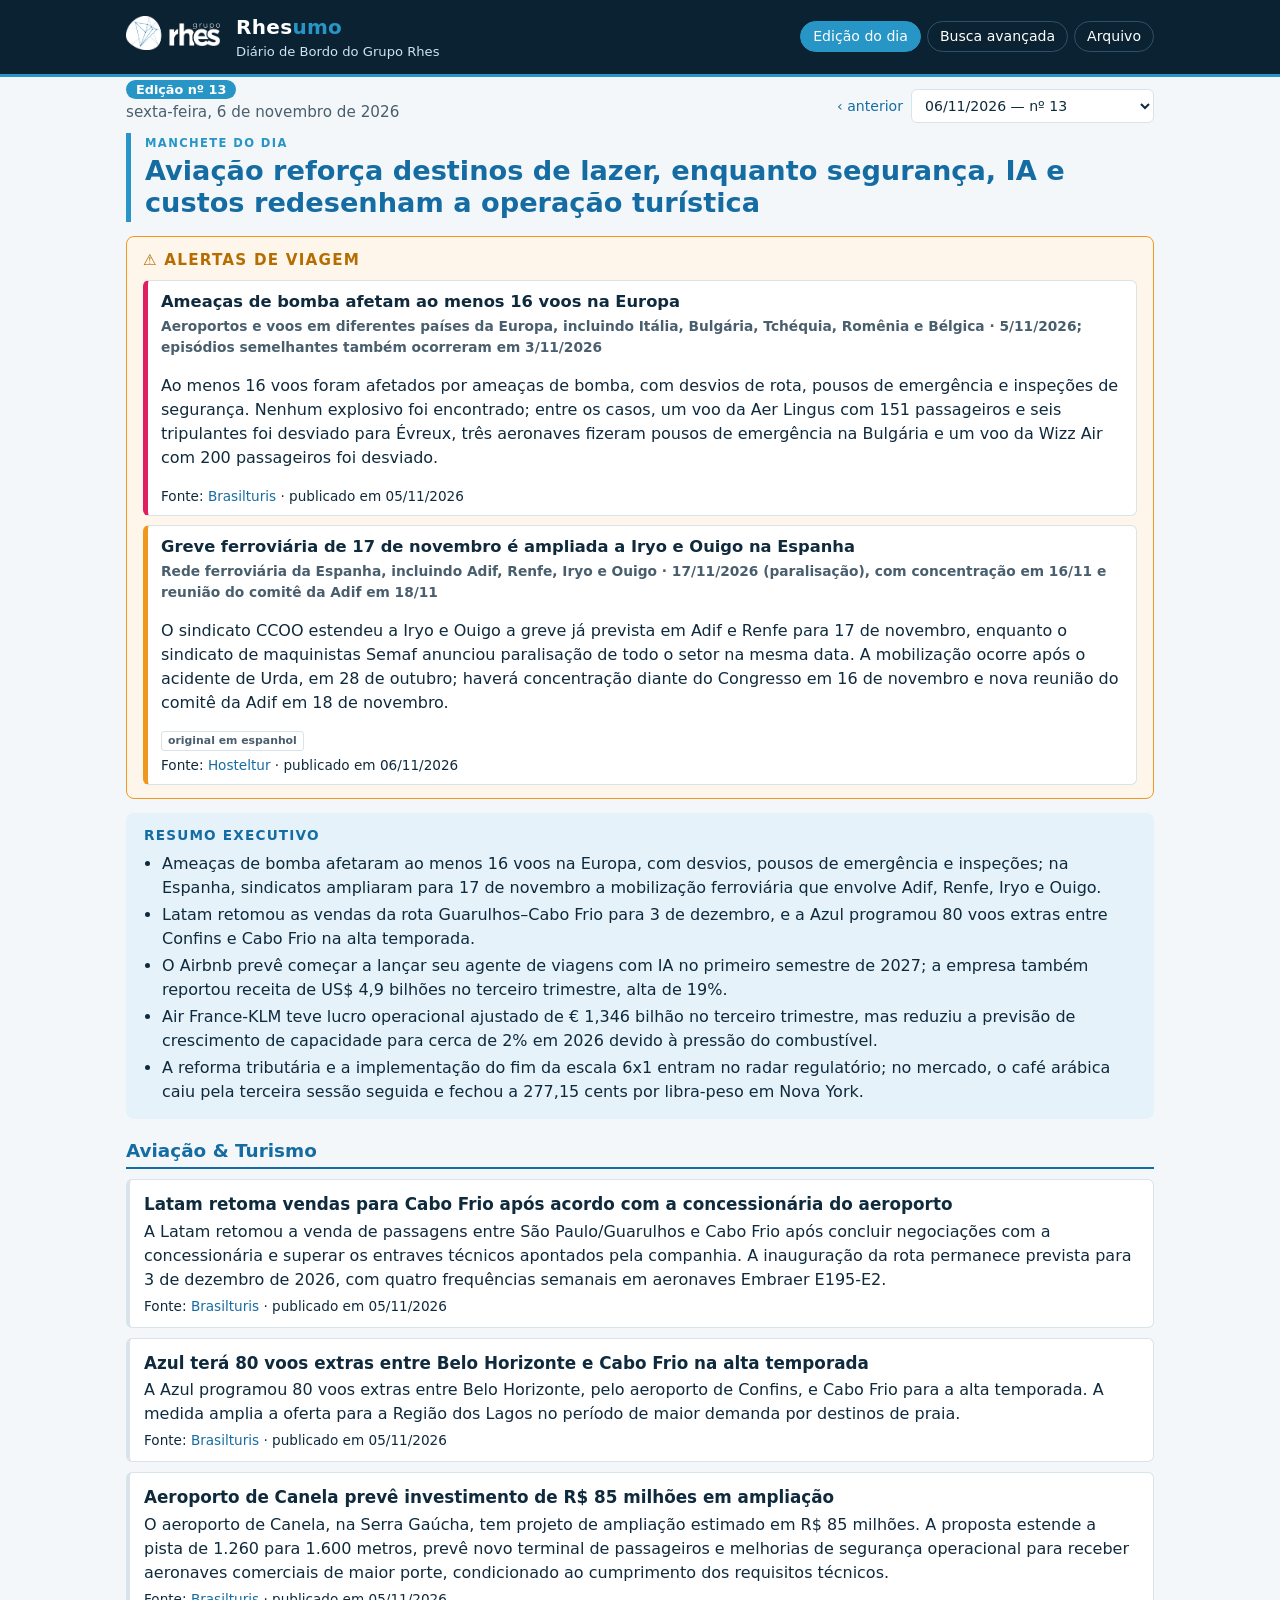
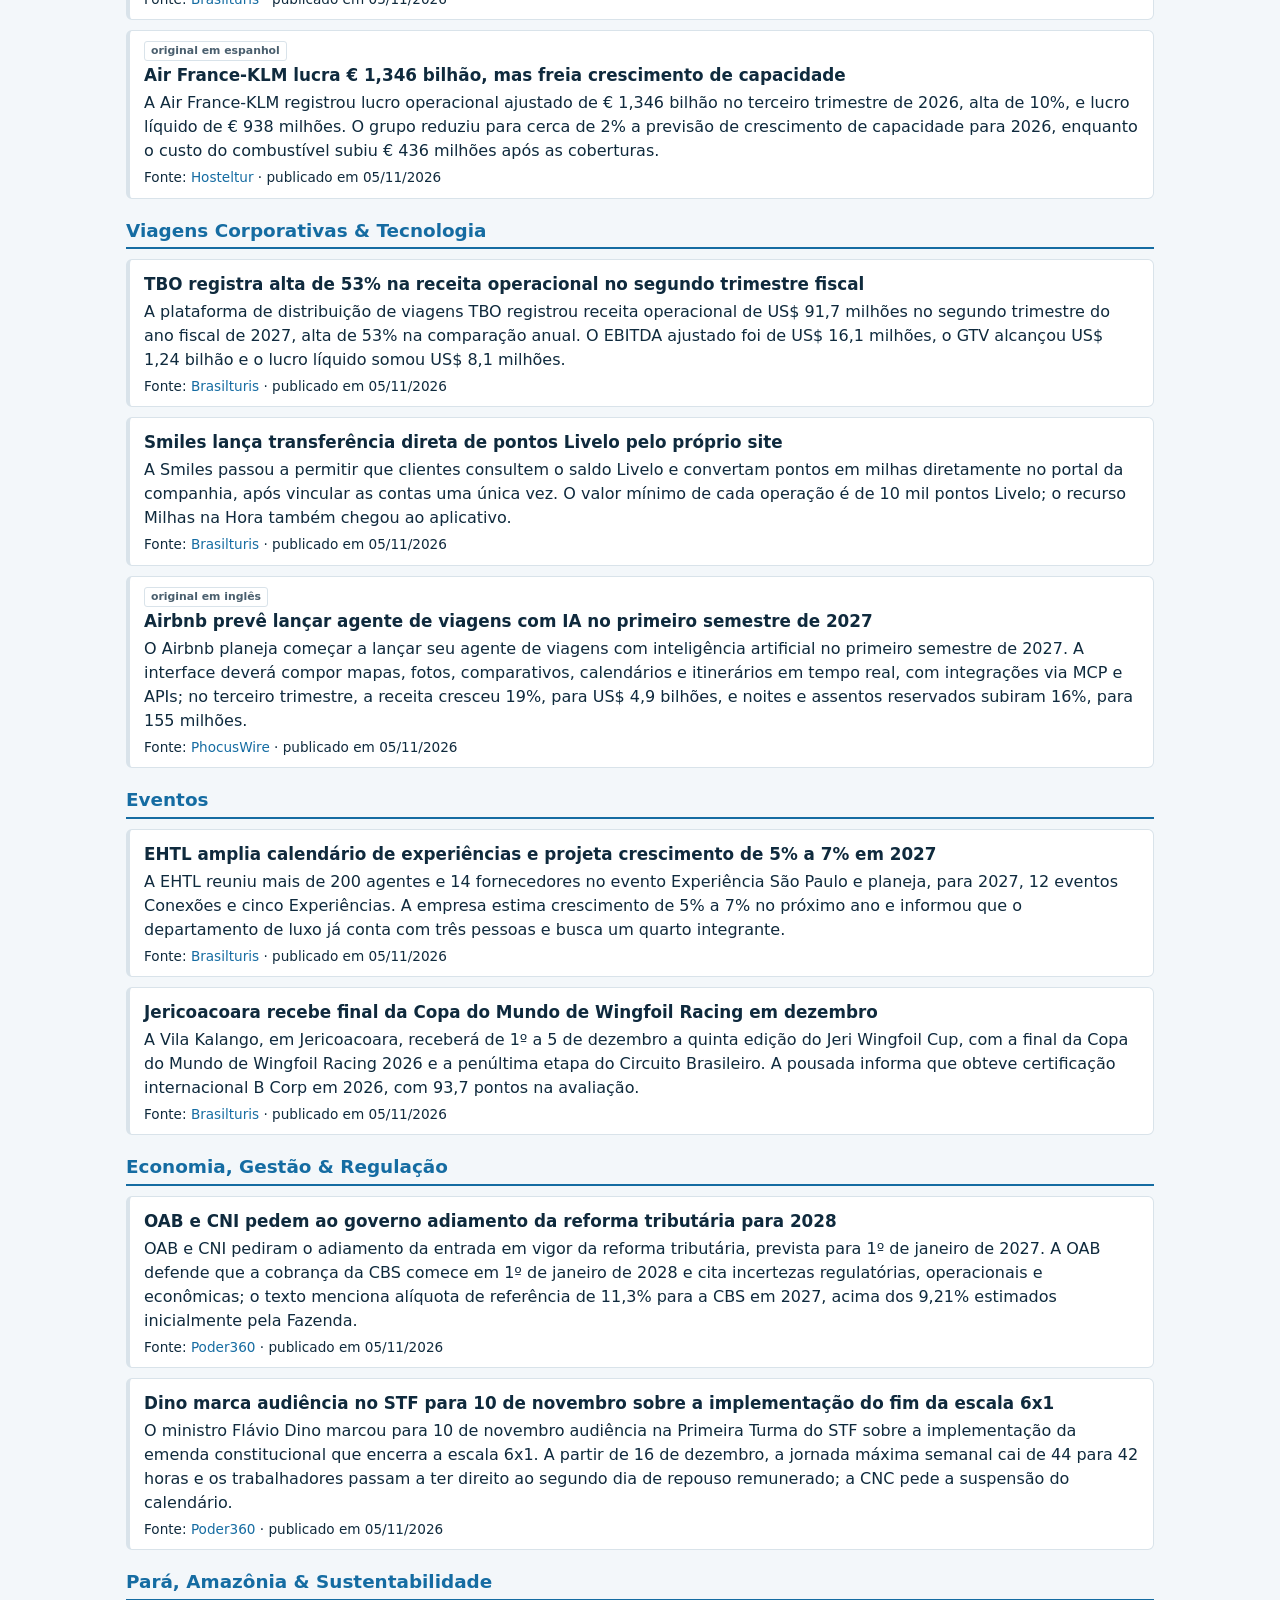
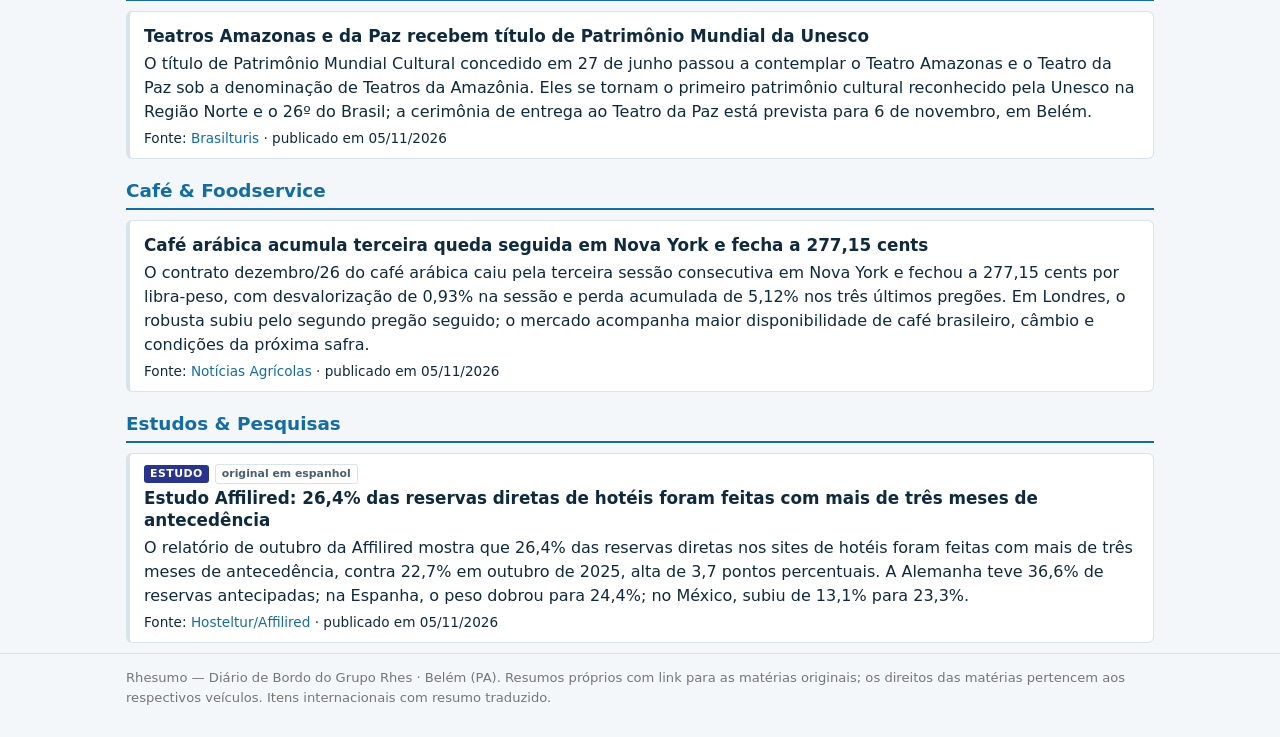
==== index.html @ ad394d20 "Rhesumo: 2026-10-21, 2026-10-22, 2026-10-23, semana-2026-10-24, 2026-10-26, 2026-10-27, 2026-10-29, " ====
<!doctype html>
<html lang="pt-BR">
<head>
<meta charset="utf-8">
<meta name="viewport" content="width=device-width,initial-scale=1">
<title>Rhesumo — Diário de Bordo do Grupo Rhes</title>
<meta name="description" content="Clipping diário de turismo, aviação, eventos, Amazônia e negócios, com busca no arquivo de edições. Produzido pelo Grupo Rhes, Belém (PA).">
<meta property="og:title" content="Rhesumo — Diário de Bordo do Grupo Rhes">
<meta property="og:description" content="Notícias do dia de turismo, aviação, eventos e Amazônia, com arquivo pesquisável.">
<link rel="stylesheet" href="style.css">
<link rel="icon" href="grupo-rhes.png">
</head>
<body>
<header class="top"><div class="wrap">
  <a href="#/"><img src="grupo-rhes-negativa.png" alt="Grupo Rhes"></a>
  <div><div class="nome">Rhes<span>umo</span></div><div class="sub">Diário de Bordo do Grupo Rhes</div></div>
  <nav><a href="#/" data-v="hoje">Edição do dia</a><a href="#/busca" data-v="busca">Busca avançada</a><a href="#/arquivo" data-v="arquivo">Arquivo</a></nav>
</div></header>
<main class="wrap" id="app"><p class="vazio">Carregando…</p></main>
<footer class="rod"><div class="wrap">Rhesumo — Diário de Bordo do Grupo Rhes · Belém (PA). Resumos próprios com link para as matérias originais; os direitos das matérias pertencem aos respectivos veículos. Itens internacionais com resumo traduzido.</div></footer>
<script>window.RHESUMO = { base: "" };</script>
<script src="app.js"></script>
</body>
</html>
---- style.css ----
:root{--blue:#156ca2;--sky:#2795c6;--gray:#767676;--orange:#ef981d;--green:#54b180;--dark:#0b2233;--rose:#de2060;
--ink:#0f2a3d;--ink2:#4a5f6e;--line:#d9e3ea;--s1:#f3f7fa;--s2:#e6f2f9;--bg:#f3f7fa;--card:#fff;--hl:#fff1b8}
@media (prefers-color-scheme:dark){:root{--ink:#e3edf3;--ink2:#a9bccb;--line:#27404f;--s1:#13283a;--s2:#163247;--bg:#0b1824;--card:#0f2131;--blue:#5fb3e3;--hl:#5a4a00}}
*{box-sizing:border-box}
body{margin:0;font-family:'Work Sans','Segoe UI',system-ui,Arial,sans-serif;font-size:16px;line-height:1.5;color:var(--ink);background:var(--bg)}
a{color:var(--blue);text-decoration:none}a:hover{text-decoration:underline}
.wrap{max-width:1060px;margin:0 auto;padding:0 16px}
header.top{background:var(--dark);color:#fff;border-bottom:3px solid var(--sky)}
header.top .wrap{display:flex;align-items:center;gap:16px;padding-top:12px;padding-bottom:12px;flex-wrap:wrap}
header.top img{height:34px}
header.top .nome{font-size:1.25rem;font-weight:700;letter-spacing:.3px}header.top .nome span{color:var(--sky)}
header.top .sub{font-size:.82rem;color:#cfe3f0}
header.top nav{margin-left:auto;display:flex;gap:6px;flex-wrap:wrap}
header.top nav a{color:#fff;border:1px solid #2f5068;border-radius:16px;padding:4px 12px;font-size:.88rem}
header.top nav a.on,header.top nav a:hover{background:var(--sky);border-color:var(--sky);text-decoration:none}
.sigilo{background:var(--rose);color:#fff;font-weight:600;font-size:.88rem;text-align:center;padding:7px 16px;position:sticky;top:0;z-index:5}
main{padding:18px 0 40px}
.cab-ed{display:flex;justify-content:space-between;align-items:flex-end;gap:12px;flex-wrap:wrap;margin-bottom:6px}
.cab-ed .data{font-size:.95rem;color:var(--ink2)}.cab-ed .ed{font-size:.8rem;font-weight:600;background:var(--sky);color:#fff;border-radius:10px;padding:2px 10px}
.navdias{display:flex;gap:8px;align-items:center}.navdias a,.navdias select{font-size:.88rem}
select,input{font:inherit;color:var(--ink);background:var(--card);border:1px solid var(--line);border-radius:6px;padding:7px 9px}
.manchete{margin:10px 0 14px;padding:2px 0 2px 14px;border-left:5px solid var(--sky)}
.manchete small{display:block;font-size:.72rem;font-weight:700;letter-spacing:1.4px;text-transform:uppercase;color:var(--sky)}
.manchete h1{margin:2px 0 0;font-size:1.7rem;line-height:1.2;color:var(--blue)}
.bloco{background:var(--s2);border-radius:8px;padding:12px 18px;margin-bottom:14px}
.bloco h2{margin:0 0 6px;font-size:.85rem;letter-spacing:1.2px;text-transform:uppercase;color:var(--blue)}
.bloco ul{margin:0;padding-left:18px}.bloco li{margin:3px 0}
.alertas{border:1.5px solid var(--orange);border-radius:8px;background:color-mix(in srgb,var(--orange) 9%,var(--card));padding:12px 16px 4px;margin-bottom:14px}
.alertas>h2{margin:0 0 8px;font-size:.95rem;letter-spacing:1.2px;text-transform:uppercase;color:#b56d00}
.alerta{background:var(--card);border:1px solid var(--line);border-left:5px solid var(--orange);border-radius:6px;padding:9px 13px;margin-bottom:9px}
.alerta.grave{border-left-color:var(--rose)}
.alerta h3{margin:0 0 2px;font-size:1.02rem}.alerta .loc{font-size:.86rem;font-weight:600;color:var(--ink2)}
.alerta .impacto{margin-top:5px;padding:5px 9px;background:var(--s1);border-radius:4px;font-size:.92rem}
section.sec{margin-top:18px}section.sec>h2{margin:0 0 10px;font-size:1.15rem;color:var(--blue);border-bottom:2px solid var(--blue);padding-bottom:3px}
.card{background:var(--card);border:1px solid var(--line);border-left:4px solid var(--line);border-radius:6px;padding:10px 14px;margin-bottom:10px}
.card.r1{border-left-color:var(--orange)}
.card h3{margin:0 0 3px;font-size:1.05rem;line-height:1.3}
.meta{display:flex;flex-wrap:wrap;gap:6px;align-items:center;font-size:.8rem;color:var(--ink2);margin-bottom:4px}
.badge{font-weight:700;font-size:.68rem;letter-spacing:.5px;text-transform:uppercase;color:#fff;border-radius:3px;padding:1px 6px;background:var(--gray)}
.b-estudo{background:#29348d}.b-alerta{background:var(--orange)}.b-grave{background:var(--rose)}.b-idioma{background:transparent;color:var(--ink2);border:1px solid var(--line);text-transform:none;letter-spacing:0}
.b-pub{background:var(--blue)}
.card p{margin:4px 0}
.porque{margin-top:6px;padding:6px 10px;background:var(--s2);border-left:3px solid var(--rose);border-radius:4px;font-size:.94rem}
.porque b{color:var(--rose)}
.fonte{font-size:.85rem;margin-top:4px}
.radar{border:1px dashed var(--sky);border-radius:8px;padding:10px 16px;margin-top:18px}
.radar h2{margin:0 0 4px;font-size:.9rem;text-transform:uppercase;letter-spacing:1.2px;color:var(--sky)}
.priv{font-size:.7rem;font-weight:700;color:var(--rose);letter-spacing:.8px;text-transform:uppercase;margin-left:6px}
/* busca */
.busca{background:var(--card);border:1px solid var(--line);border-radius:10px;padding:14px 16px;margin-bottom:16px}
.busca .linha{display:flex;gap:8px;flex-wrap:wrap}.busca .linha>*{flex:1 1 150px;min-width:0}
.busca .q{flex:3 1 280px;font-size:1.05rem}
.busca label{display:flex;flex-direction:column;font-size:.75rem;color:var(--ink2);gap:2px}
.busca .chk{flex-direction:row;align-items:center;gap:6px;font-size:.88rem;color:var(--ink)}
.busca .dica{font-size:.78rem;color:var(--ink2);margin-top:6px}
.busca button{font:inherit;border:0;border-radius:6px;padding:8px 16px;background:var(--blue);color:#fff;cursor:pointer}
.busca button.sec{background:transparent;color:var(--blue);border:1px solid var(--line)}
.res-info{font-size:.9rem;color:var(--ink2);margin:6px 0 10px}
mark{background:var(--hl);color:inherit;padding:0 1px;border-radius:2px}
.lista-ed{list-style:none;padding:0;margin:0}
.lista-ed li{background:var(--card);border:1px solid var(--line);border-radius:8px;padding:10px 14px;margin-bottom:8px}
.lista-ed b{color:var(--blue)}
footer.rod{border-top:1px solid var(--line);padding:14px 0 30px;font-size:.82rem;color:var(--gray)}
.vazio{padding:30px 0;color:var(--ink2)}
@media (max-width:600px){.manchete h1{font-size:1.35rem}header.top nav{margin-left:0}}
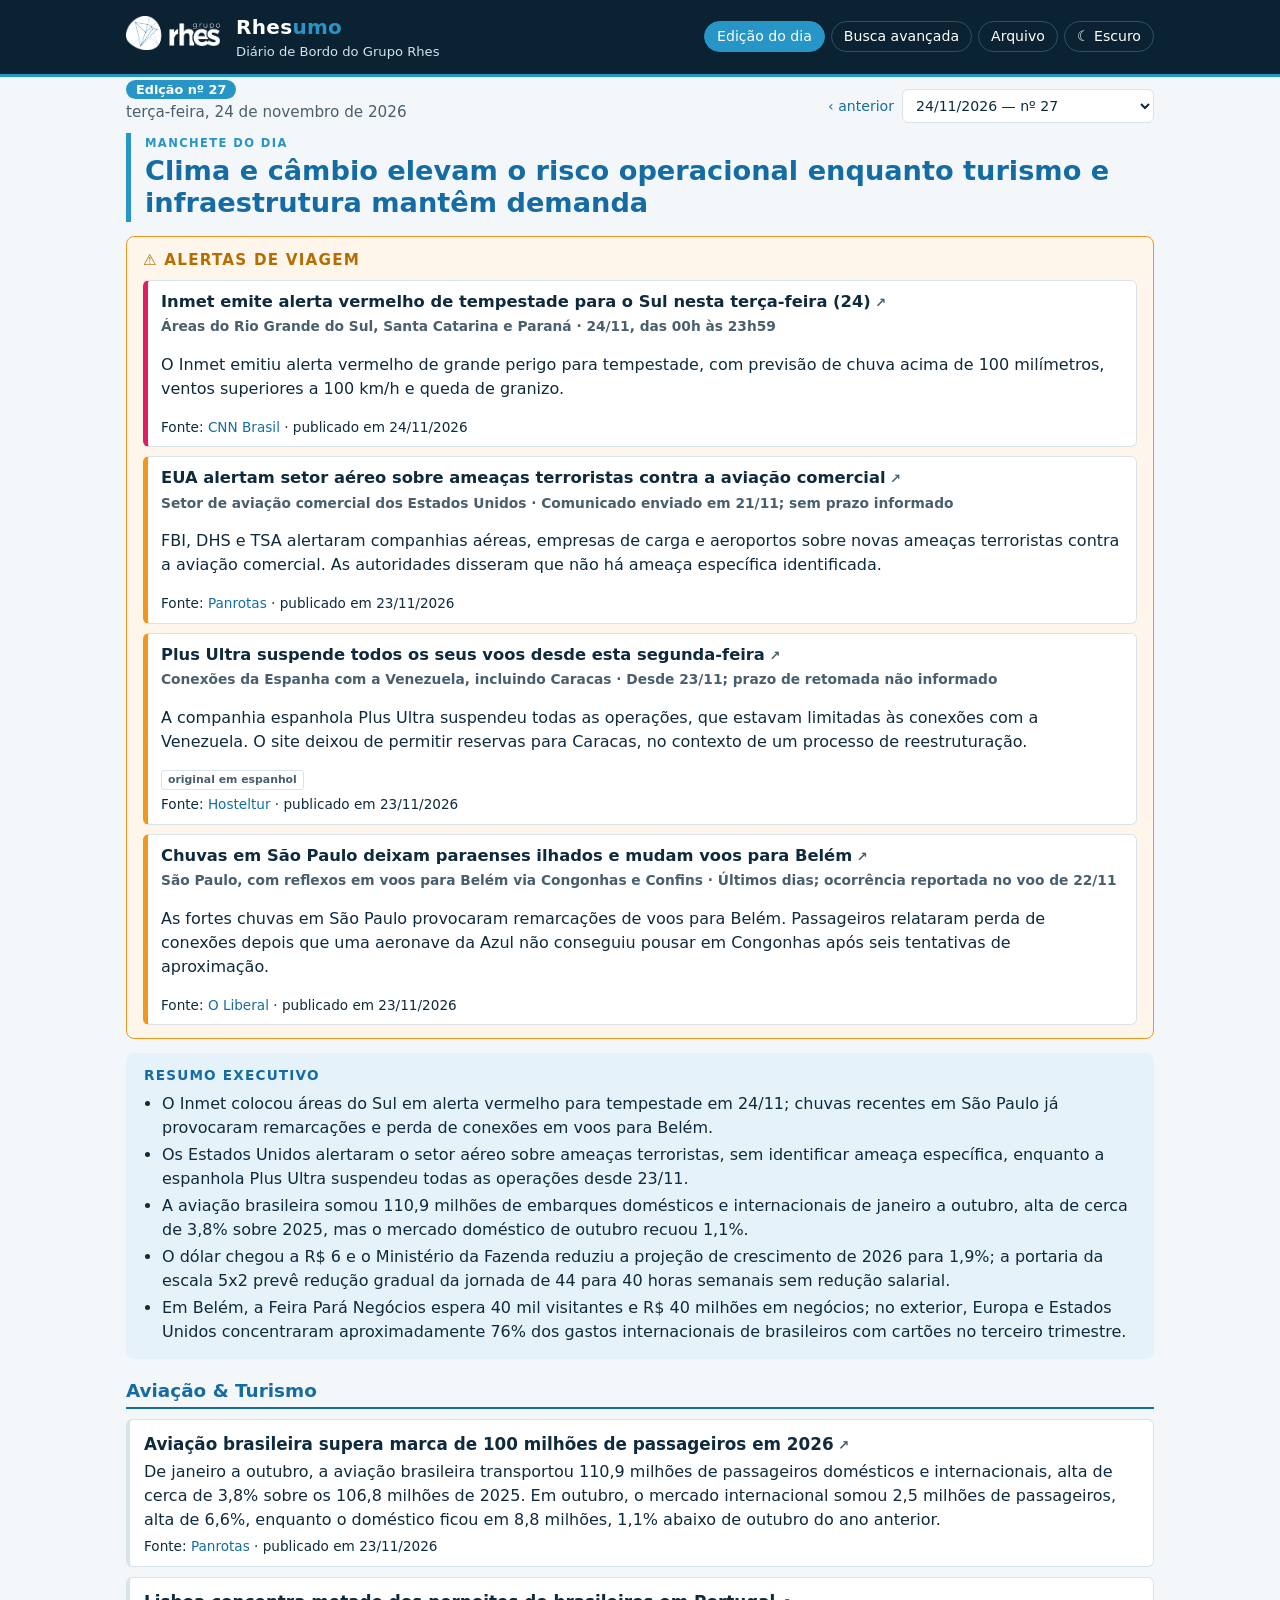
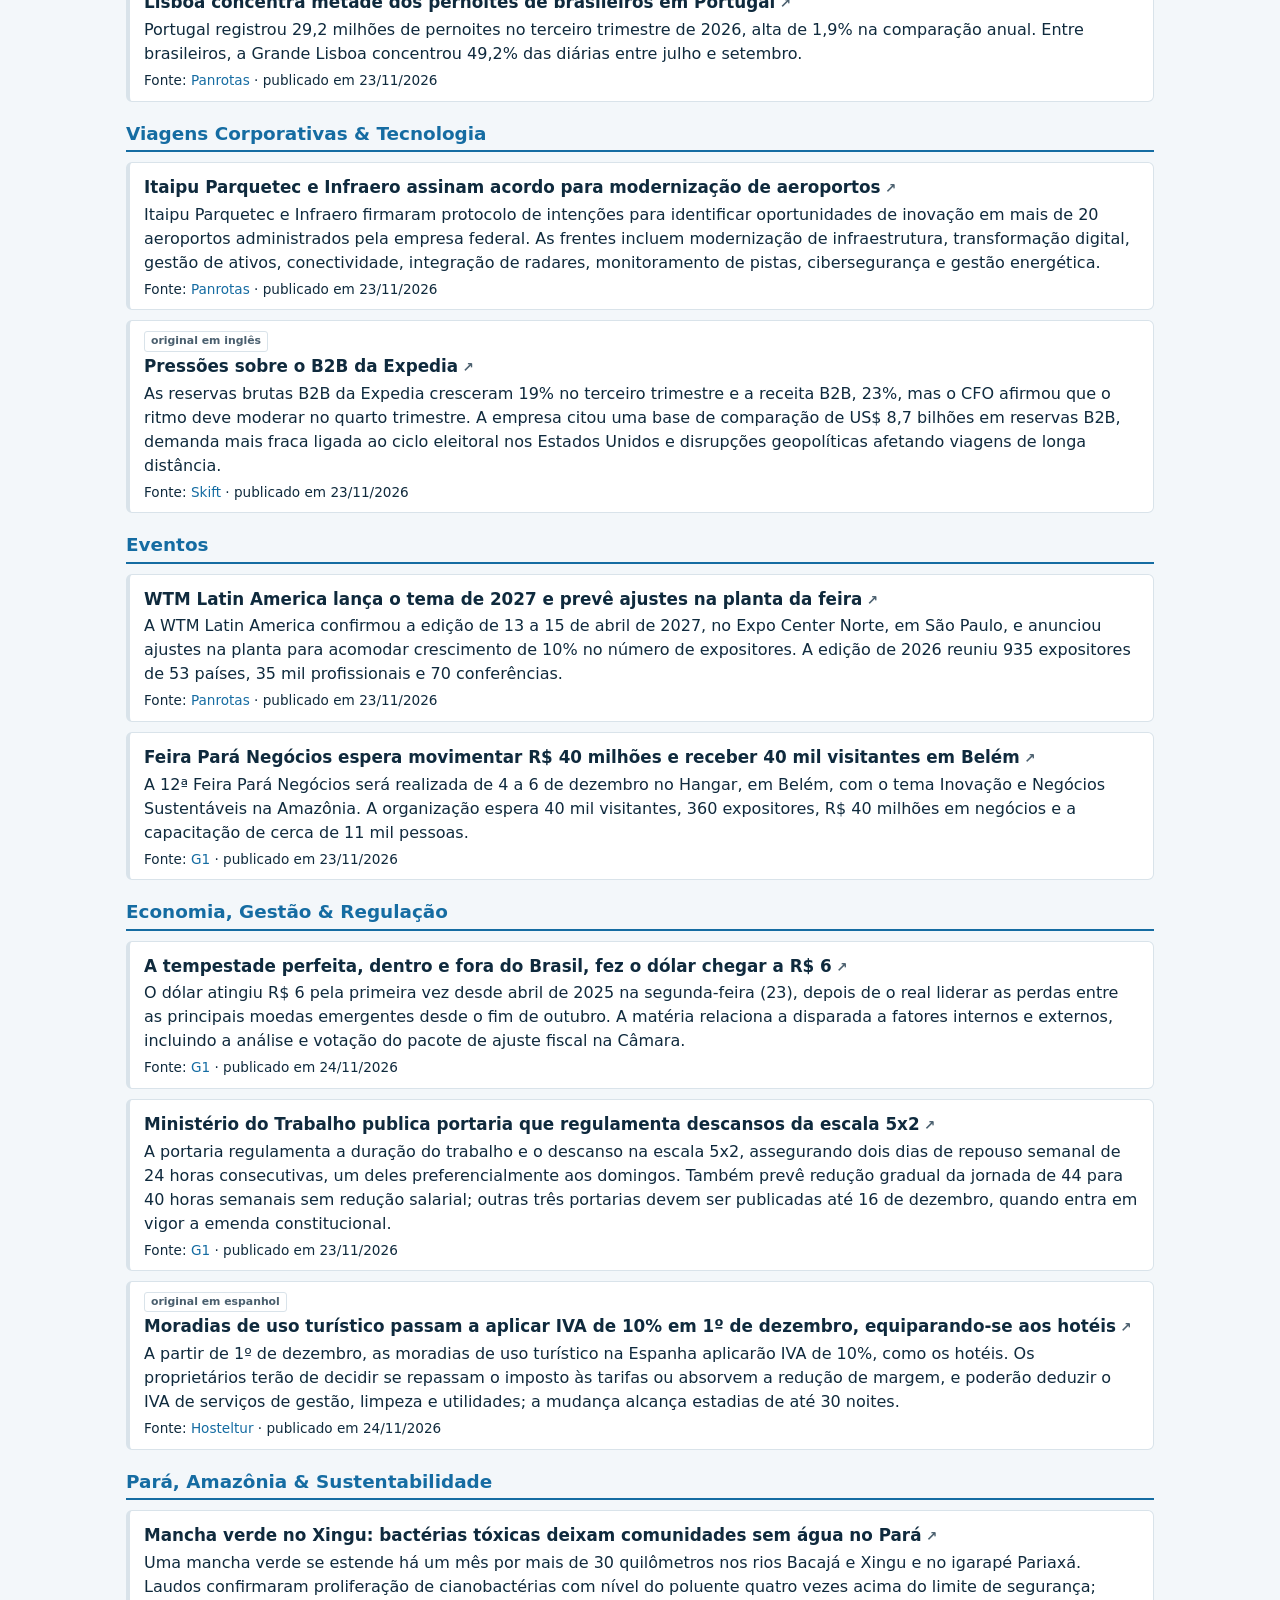
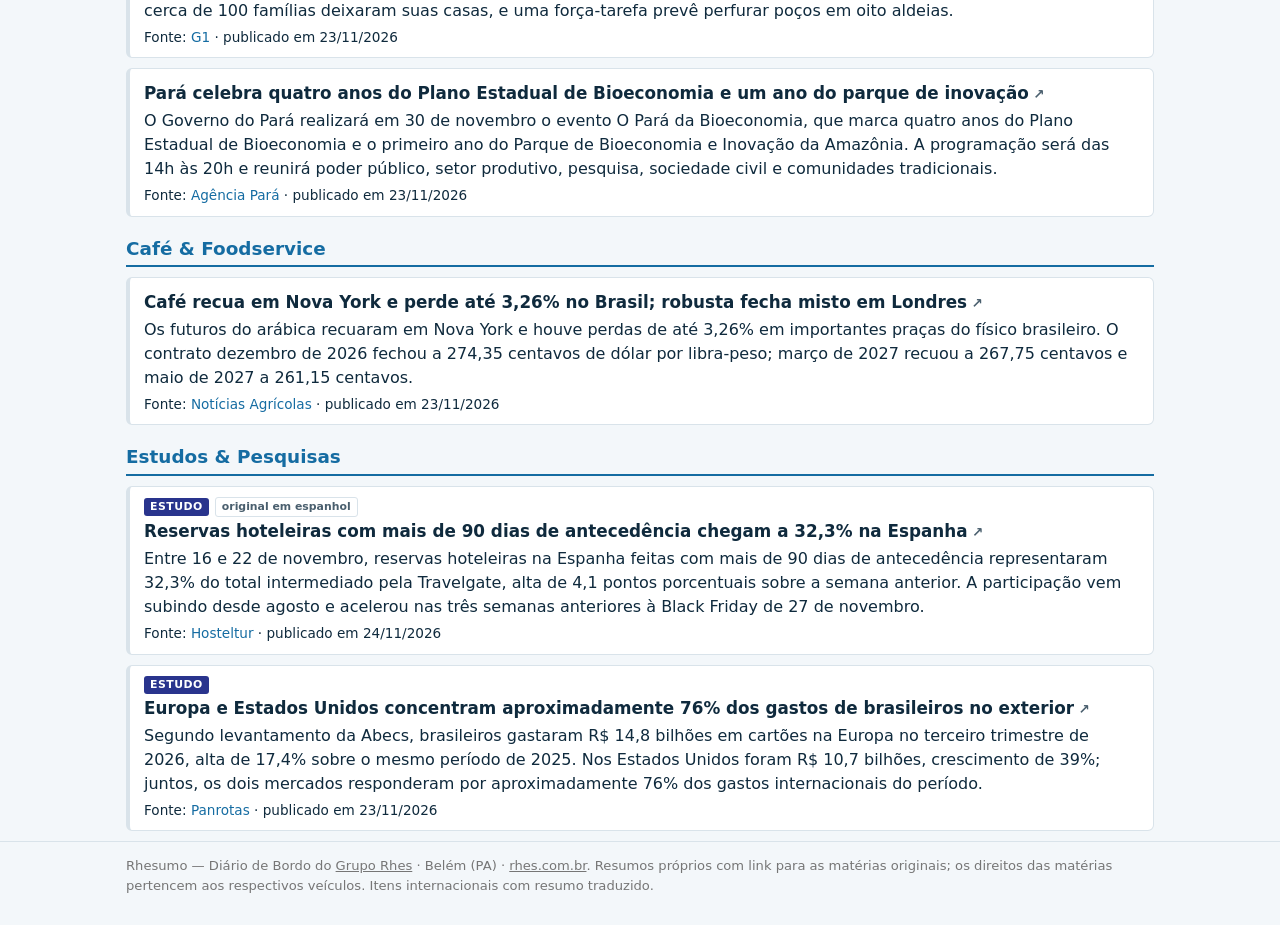
==== commit fdcb6a02: "Rhesumo: 2026-11-24" ====
--- a/index.html
+++ b/index.html
@@ -17,7 +17,7 @@
   <nav><a href="#/" data-v="hoje">Edição do dia</a><a href="#/busca" data-v="busca">Busca avançada</a><a href="#/arquivo" data-v="arquivo">Arquivo</a></nav>
 </div></header>
 <main class="wrap" id="app"><p class="vazio">Carregando…</p></main>
-<footer class="rod"><div class="wrap">Rhesumo — Diário de Bordo do Grupo Rhes · Belém (PA). Resumos próprios com link para as matérias originais; os direitos das matérias pertencem aos respectivos veículos. Itens internacionais com resumo traduzido.</div></footer>
+<footer class="rod"><div class="wrap">Rhesumo — Diário de Bordo do <a href="https://rhes.com.br" target="_blank" rel="noopener">Grupo Rhes</a> · Belém (PA) · <a href="https://rhes.com.br" target="_blank" rel="noopener">rhes.com.br</a>. Resumos próprios com link para as matérias originais; os direitos das matérias pertencem aos respectivos veículos. Itens internacionais com resumo traduzido.</div></footer>
 <script>window.RHESUMO = { base: "" };</script>
 <script src="app.js"></script>
 </body>
--- a/style.css
+++ b/style.css
@@ -1,6 +1,7 @@
 :root{--blue:#156ca2;--sky:#2795c6;--gray:#767676;--orange:#ef981d;--green:#54b180;--dark:#0b2233;--rose:#de2060;
 --ink:#0f2a3d;--ink2:#4a5f6e;--line:#d9e3ea;--s1:#f3f7fa;--s2:#e6f2f9;--bg:#f3f7fa;--card:#fff;--hl:#fff1b8}
-@media (prefers-color-scheme:dark){:root{--ink:#e3edf3;--ink2:#a9bccb;--line:#27404f;--s1:#13283a;--s2:#163247;--bg:#0b1824;--card:#0f2131;--blue:#5fb3e3;--hl:#5a4a00}}
+@media (prefers-color-scheme:dark){:root:not([data-theme=light]){--ink:#e3edf3;--ink2:#a9bccb;--line:#27404f;--s1:#13283a;--s2:#163247;--bg:#0b1824;--card:#0f2131;--blue:#5fb3e3;--hl:#5a4a00;color-scheme:dark}}
+:root[data-theme=dark]{--ink:#e3edf3;--ink2:#a9bccb;--line:#27404f;--s1:#13283a;--s2:#163247;--bg:#0b1824;--card:#0f2131;--blue:#5fb3e3;--hl:#5a4a00;color-scheme:dark}
 *{box-sizing:border-box}
 body{margin:0;font-family:'Work Sans','Segoe UI',system-ui,Arial,sans-serif;font-size:16px;line-height:1.5;color:var(--ink);background:var(--bg)}
 a{color:var(--blue);text-decoration:none}a:hover{text-decoration:underline}
@@ -63,3 +64,20 @@
 footer.rod{border-top:1px solid var(--line);padding:14px 0 30px;font-size:.82rem;color:var(--gray)}
 .vazio{padding:30px 0;color:var(--ink2)}
 @media (max-width:600px){.manchete h1{font-size:1.35rem}header.top nav{margin-left:0}}
+.busca .linha>button{flex:0 0 auto}
+.tema{font:inherit;font-size:.88rem;color:#fff;background:transparent;border:1px solid #2f5068;border-radius:16px;padding:4px 12px;cursor:pointer}
+.tema:hover{background:var(--sky);border-color:var(--sky)}
+.card h3 a,.alerta h3 a{color:inherit}.card h3 a:hover,.alerta h3 a:hover{color:var(--blue)}
+.card h3 a::after,.alerta h3 a::after{content:" ↗";font-size:.8em;color:var(--ink2)}
+/* versão Flytour */
+body.flytour header.top{background:#0F069F;border-bottom-color:#F7941D}
+body.flytour header.top img{height:40px}
+body.flytour header.top nav a{border-color:#3b33c0}
+body.flytour header.top nav a.on,body.flytour header.top nav a:hover,body.flytour .tema:hover{background:#F7941D;border-color:#F7941D}
+body.flytour .tema{border-color:#3b33c0}
+body.flytour .cab-ed .ed{background:#0F069F}
+body.flytour .manchete{border-left-color:#F7941D}body.flytour .manchete small{color:#F7941D}
+.cta-alerta{margin-top:6px;font-size:.9rem;font-weight:600}
+.cta-fixo{position:fixed;right:16px;bottom:16px;z-index:10;background:#F7941D;color:#fff!important;font-weight:700;border-radius:24px;padding:11px 20px;box-shadow:0 4px 14px rgba(0,0,0,.25);text-decoration:none!important}
+.cta-fixo:hover{filter:brightness(1.05)}
+footer.rod a{color:inherit;text-decoration:underline}
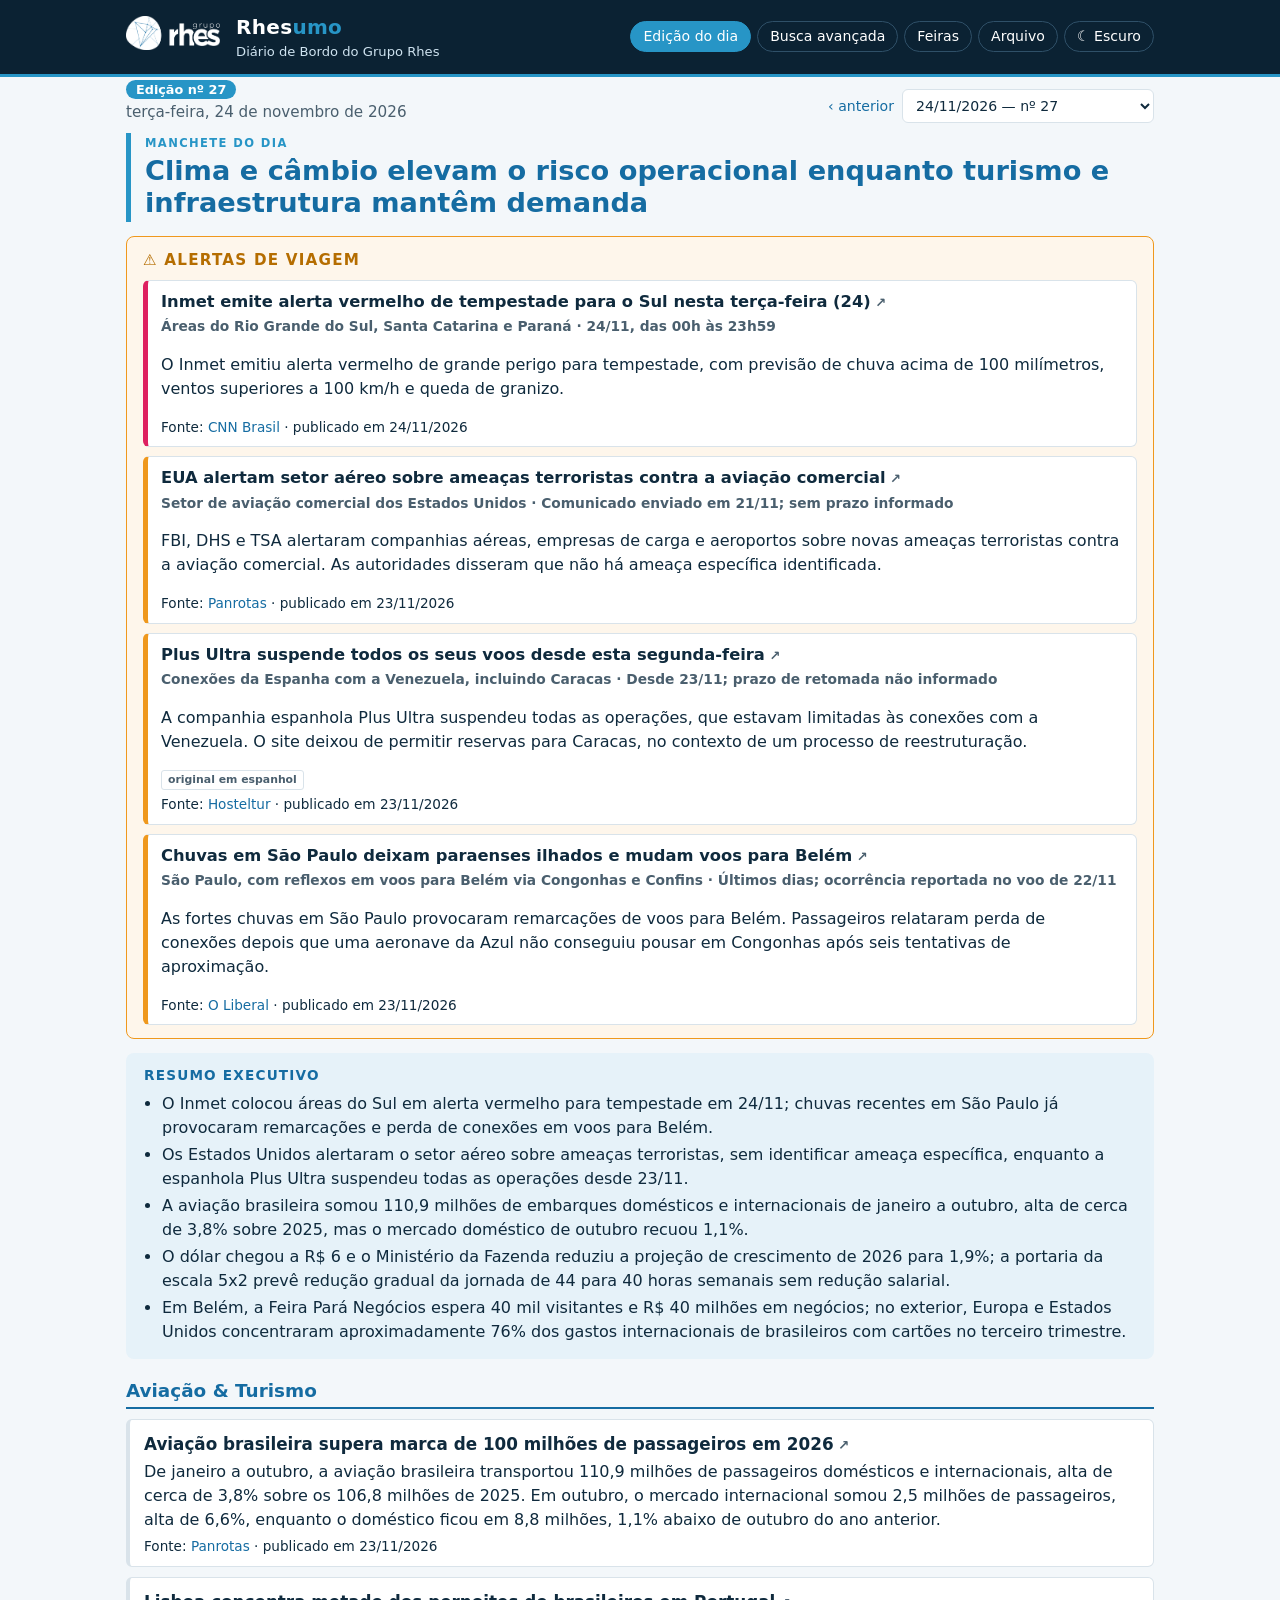
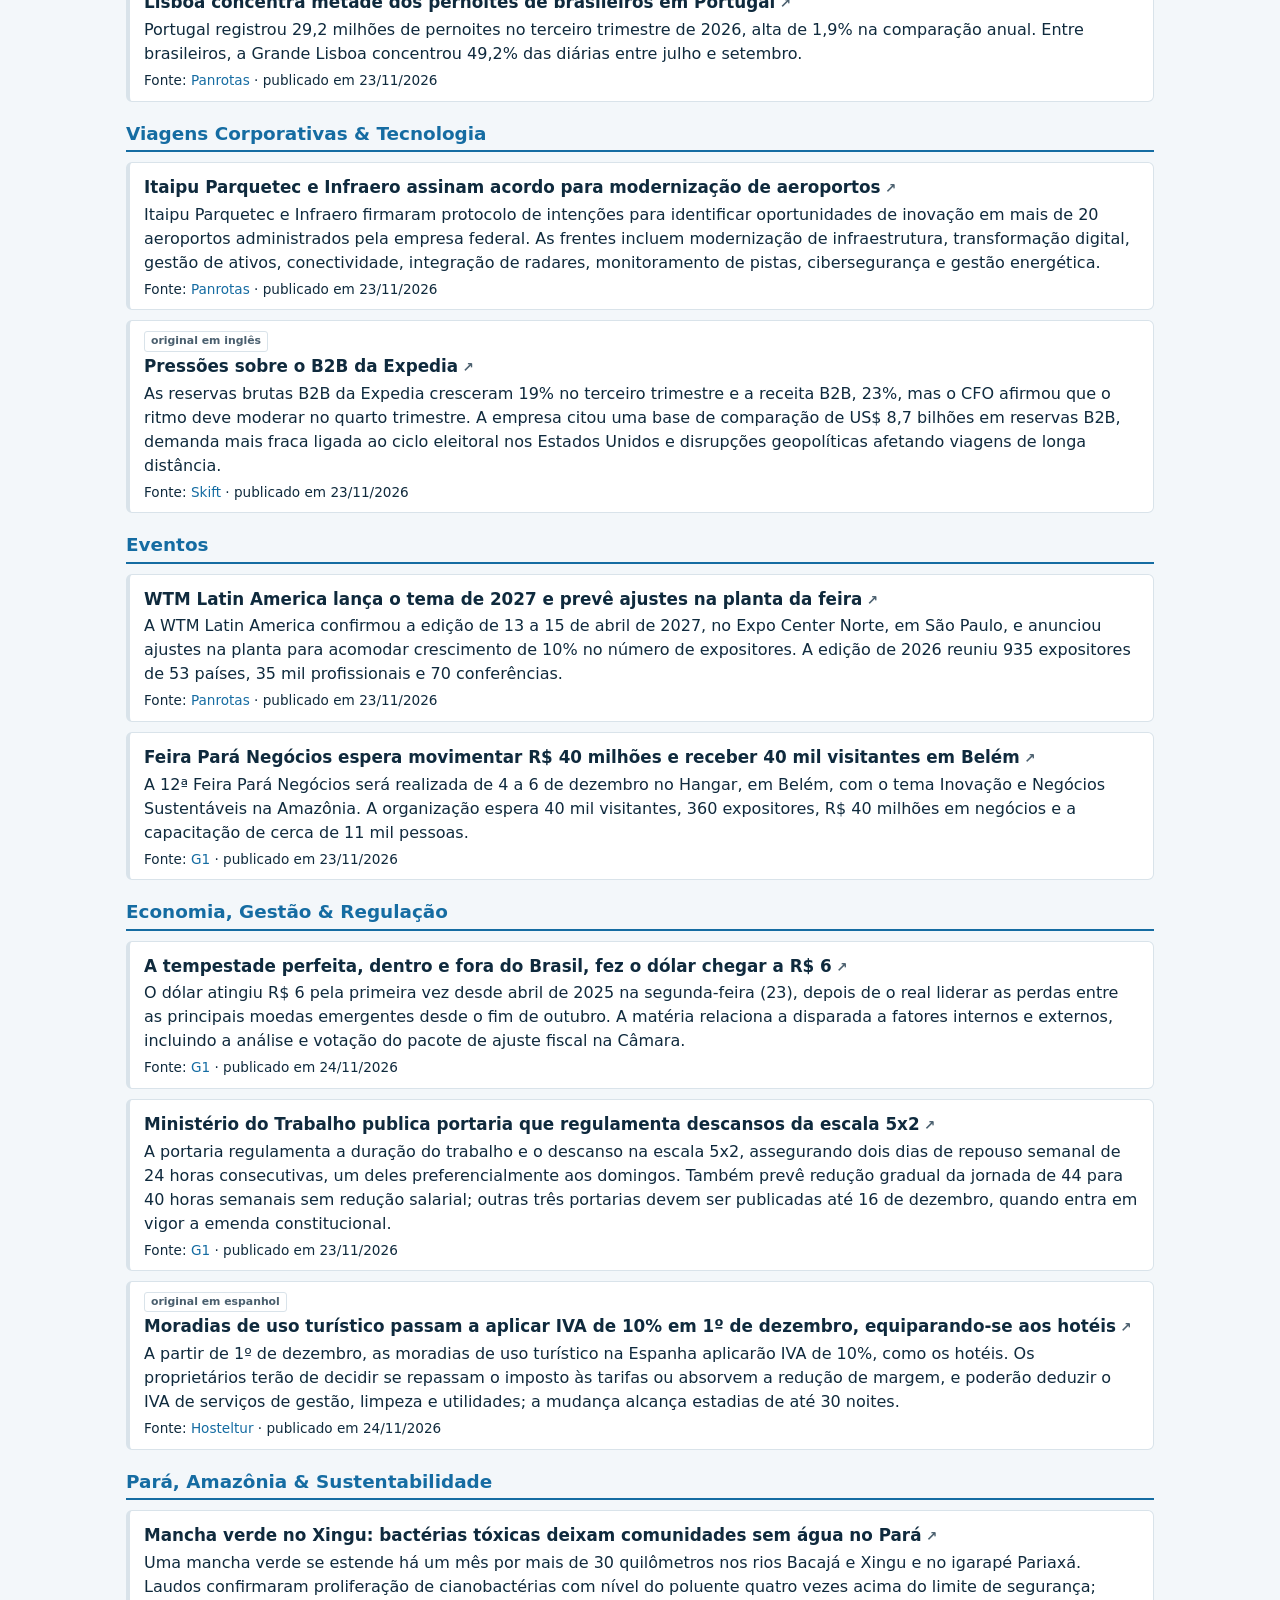
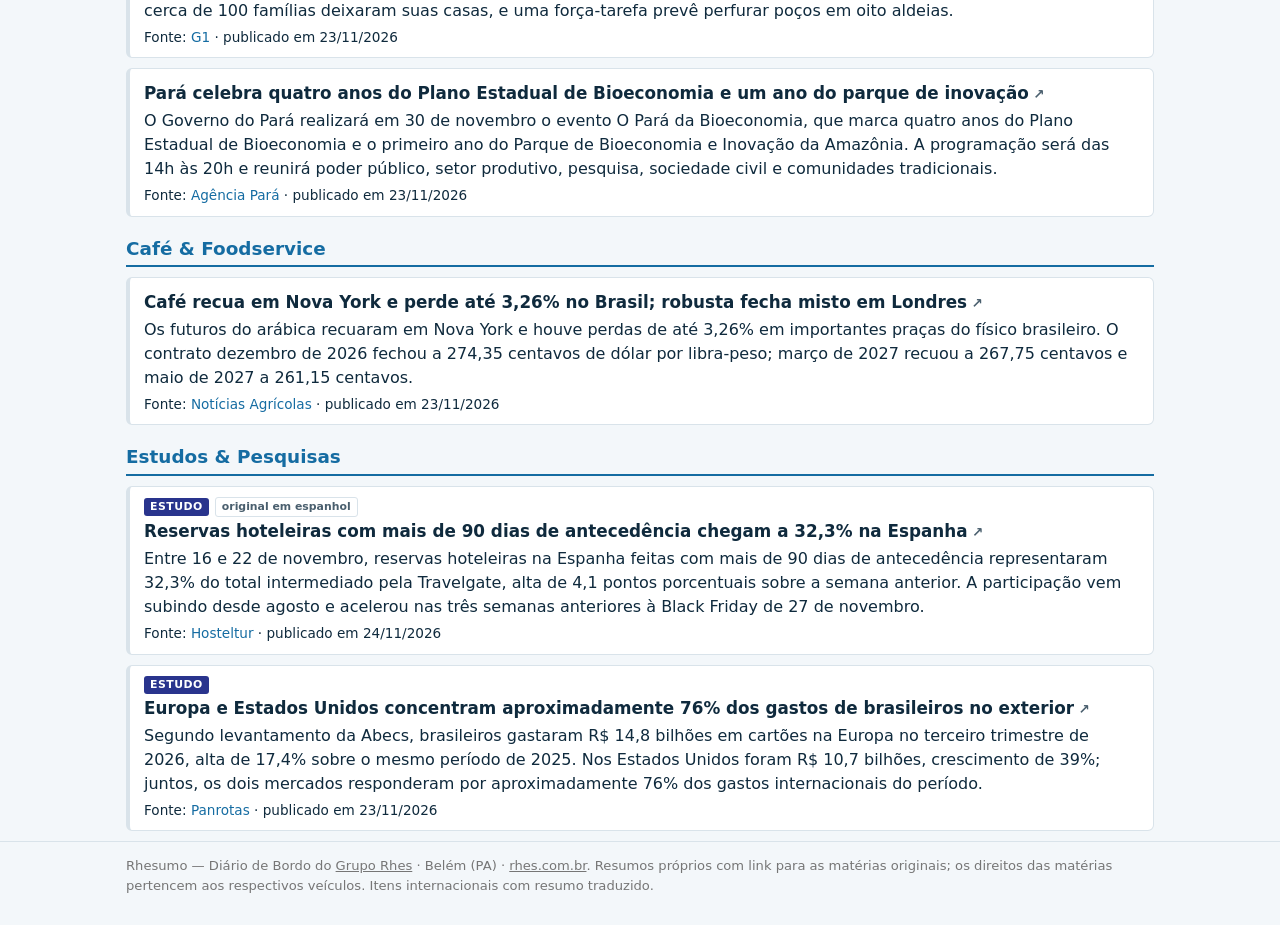
==== commit e2decc2c: "Rhesumo: 2026-11-24" ====
--- a/index.html
+++ b/index.html
@@ -14,7 +14,7 @@
 <header class="top"><div class="wrap">
   <a href="#/"><img src="grupo-rhes-negativa.png" alt="Grupo Rhes"></a>
   <div><div class="nome">Rhes<span>umo</span></div><div class="sub">Diário de Bordo do Grupo Rhes</div></div>
-  <nav><a href="#/" data-v="hoje">Edição do dia</a><a href="#/busca" data-v="busca">Busca avançada</a><a href="#/arquivo" data-v="arquivo">Arquivo</a></nav>
+  <nav><a href="#/" data-v="hoje">Edição do dia</a><a href="#/busca" data-v="busca">Busca avançada</a><a href="#/feiras" data-v="feiras">Feiras</a><a href="#/arquivo" data-v="arquivo">Arquivo</a></nav>
 </div></header>
 <main class="wrap" id="app"><p class="vazio">Carregando…</p></main>
 <footer class="rod"><div class="wrap">Rhesumo — Diário de Bordo do <a href="https://rhes.com.br" target="_blank" rel="noopener">Grupo Rhes</a> · Belém (PA) · <a href="https://rhes.com.br" target="_blank" rel="noopener">rhes.com.br</a>. Resumos próprios com link para as matérias originais; os direitos das matérias pertencem aos respectivos veículos. Itens internacionais com resumo traduzido.</div></footer>
--- a/style.css
+++ b/style.css
@@ -81,3 +81,5 @@
 .cta-fixo{position:fixed;right:16px;bottom:16px;z-index:10;background:#F7941D;color:#fff!important;font-weight:700;border-radius:24px;padding:11px 20px;box-shadow:0 4px 14px rgba(0,0,0,.25);text-decoration:none!important}
 .cta-fixo:hover{filter:brightness(1.05)}
 footer.rod a{color:inherit;text-decoration:underline}
+.b-feira{background:#7a4cc2}
+.radar.feiras{border-color:#7a4cc2}.radar.feiras h2{color:#7a4cc2}
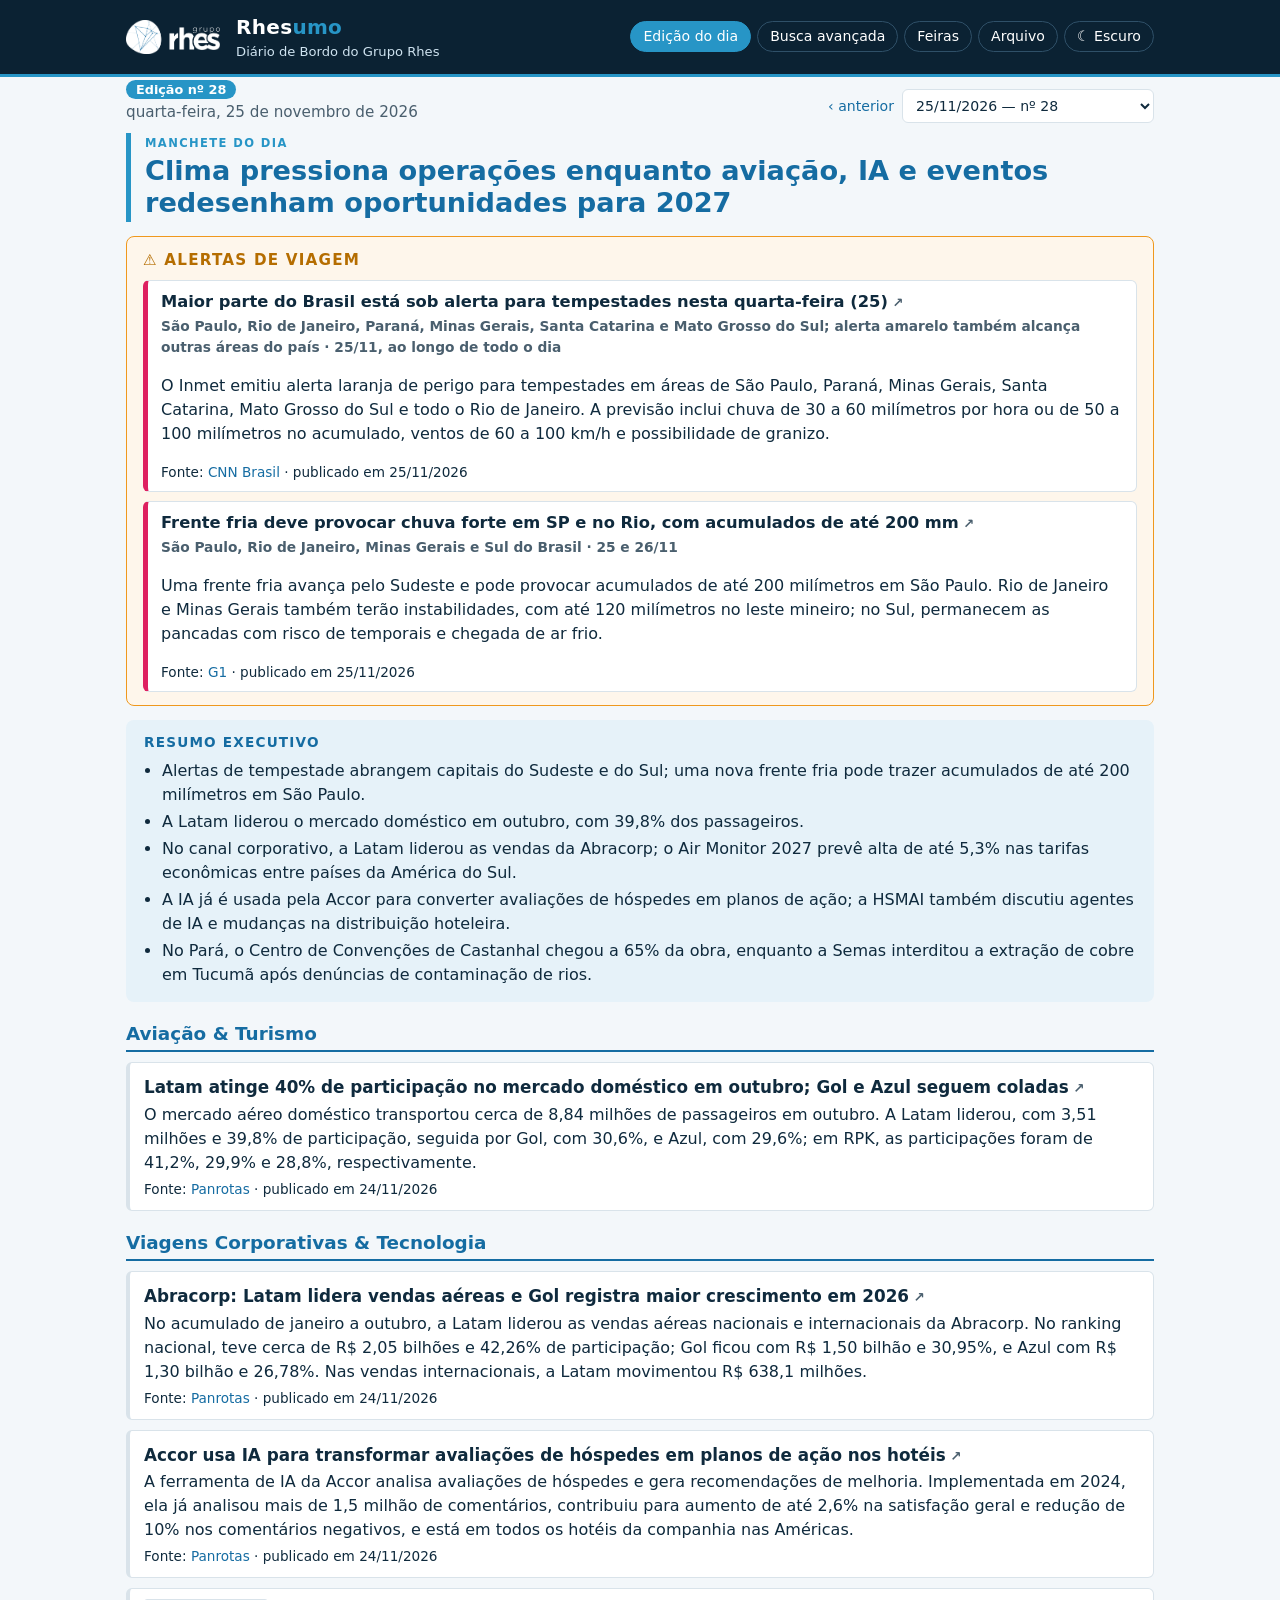
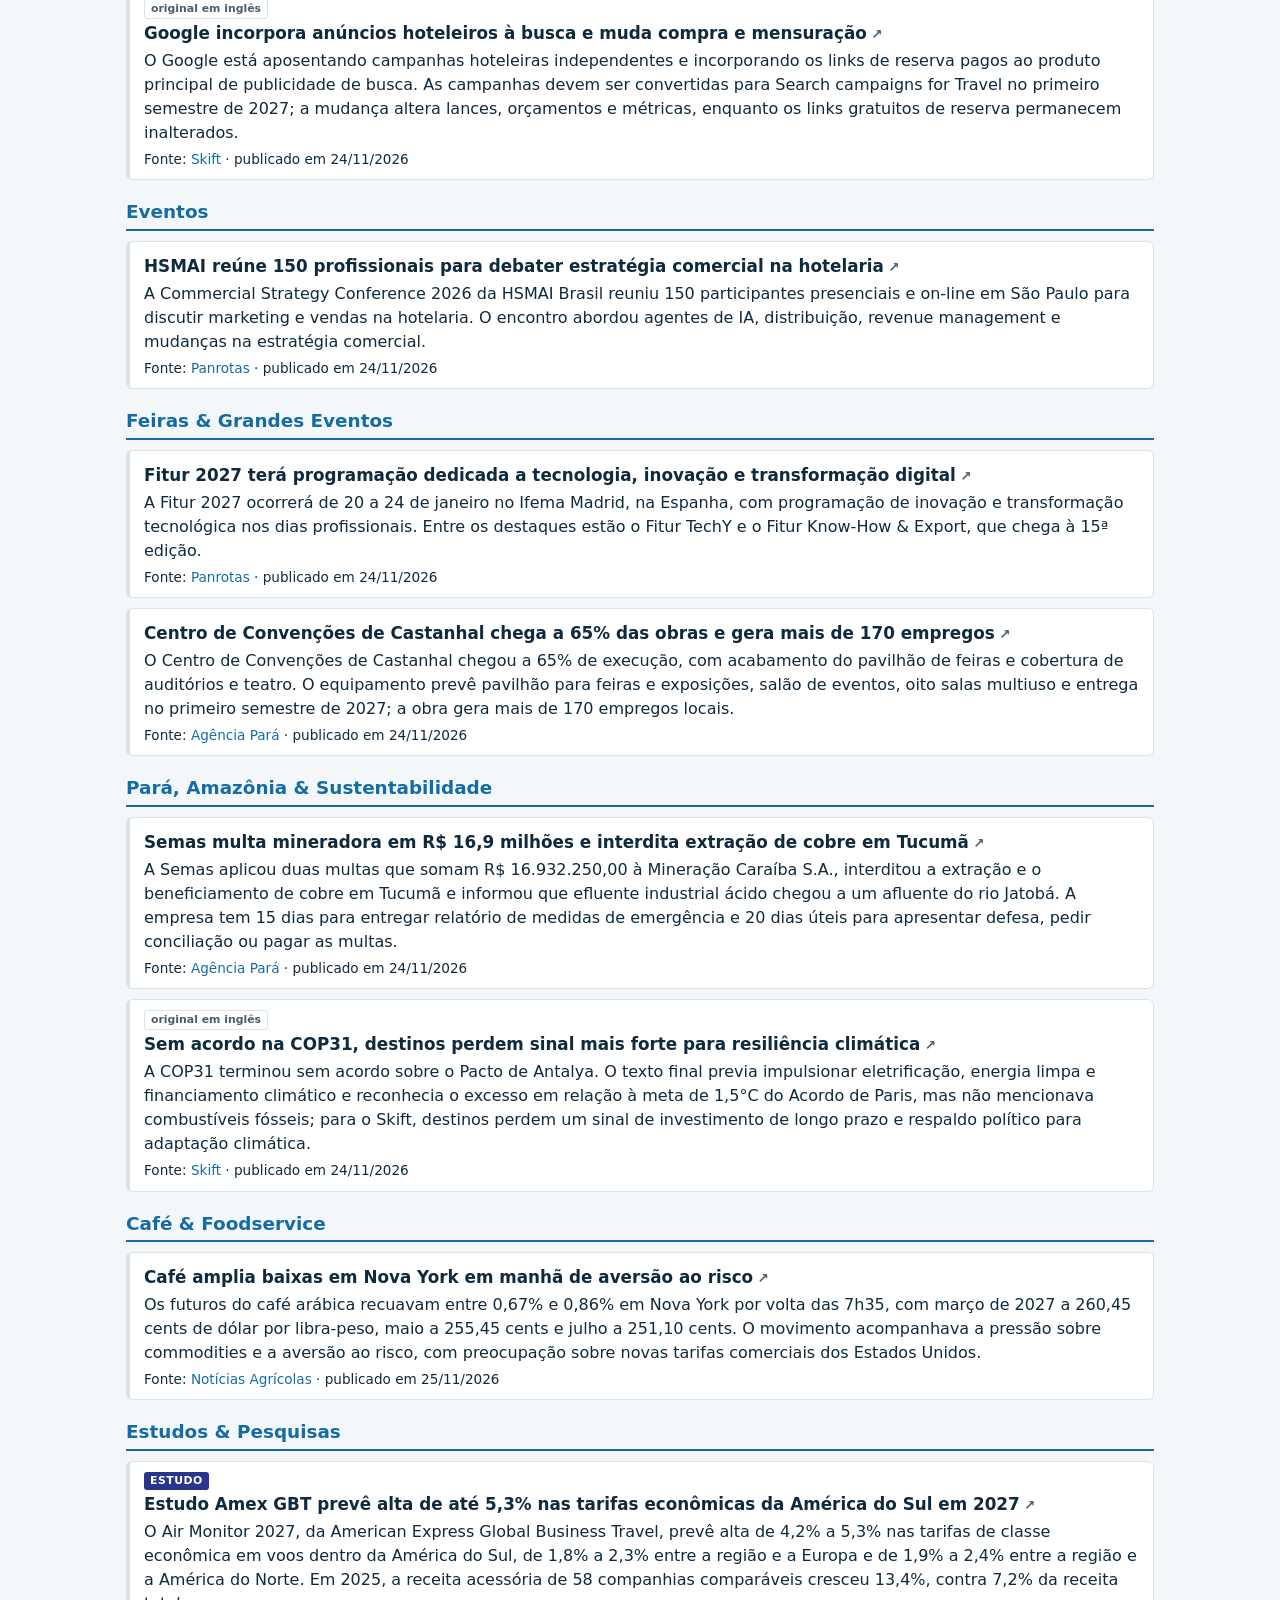
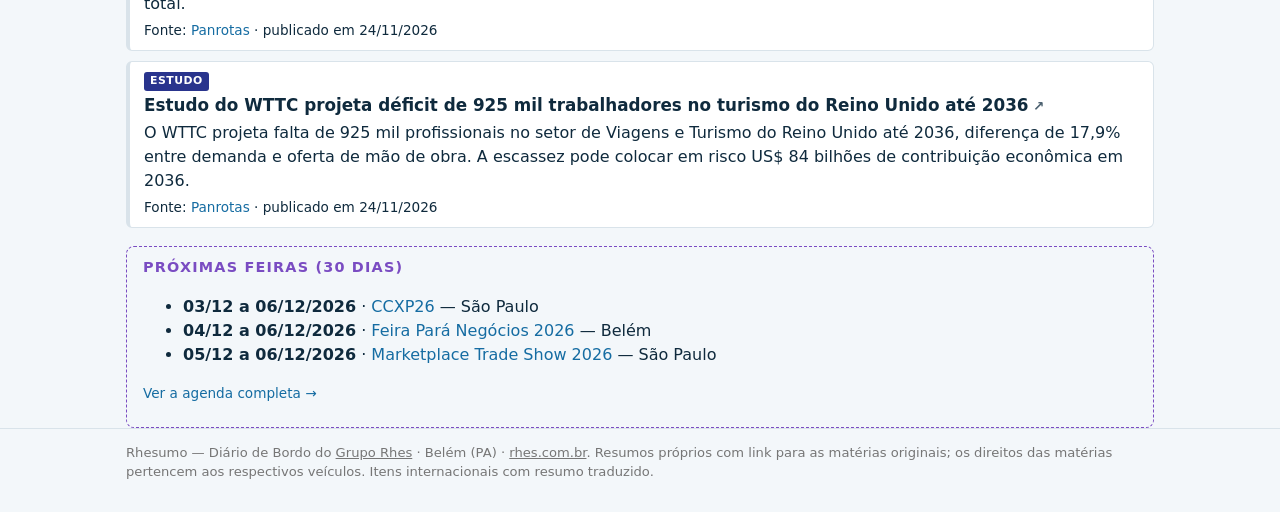
==== commit e9eb2910: "Rhesumo: 2026-11-25" ====
--- a/index.html
+++ b/index.html
@@ -9,6 +9,7 @@
 <meta property="og:description" content="Notícias do dia de turismo, aviação, eventos e Amazônia, com arquivo pesquisável.">
 <link rel="stylesheet" href="style.css">
 <link rel="icon" href="grupo-rhes.png">
+<script defer src="https://cloud.umami.is/script.js" data-website-id="4f892792-b182-4aa4-8133-7c14c3137140" data-auto-track="false"></script>
 </head>
 <body>
 <header class="top"><div class="wrap">
--- a/style.css
+++ b/style.css
@@ -83,3 +83,41 @@
 footer.rod a{color:inherit;text-decoration:underline}
 .b-feira{background:#7a4cc2}
 .radar.feiras{border-color:#7a4cc2}.radar.feiras h2{color:#7a4cc2}
+/* alinhamento do logo com o título */
+header.top .wrap>a{display:flex;align-items:center;line-height:0}
+header.top img{display:block}
+body.flytour header.top img{height:46px}
+body.flytour header.top .wrap>a+div{border-left:1px solid #3b33c0;padding-left:16px}
+/* menu do celular */
+.menu-bt,.menu-mob{display:none}
+@media (max-width:760px){
+  header.top .wrap{gap:8px 10px;padding-top:8px;padding-bottom:8px;position:relative}
+  header.top img,body.flytour header.top img{height:26px}
+  header.top .nome{font-size:1.02rem;line-height:1.2}
+  header.top .sub{display:none}
+  body.flytour header.top .wrap>a+div{padding-left:10px}
+  .menu-bt{display:block;margin-left:auto;background:transparent;color:#fff;border:1px solid #2f5068;border-radius:8px;font-size:1.15rem;line-height:1;padding:6px 10px;cursor:pointer}
+  body.flytour .menu-bt{border-color:#3b33c0}
+  header.top nav{order:5;width:100%;margin-left:0;flex-wrap:nowrap;overflow-x:auto;scrollbar-width:none}
+  header.top nav::-webkit-scrollbar{display:none}
+  header.top nav a{white-space:nowrap;font-size:.84rem;padding:4px 11px}
+  header.top nav a[data-v="arquivo"],header.top nav .tema{display:none}
+  .menu-mob.aberto{display:flex;flex-direction:column;position:absolute;right:16px;top:46px;z-index:30;background:var(--card);border:1px solid var(--line);border-radius:10px;box-shadow:0 8px 24px rgba(0,0,0,.25);min-width:200px;overflow:hidden}
+  .menu-mob a,.menu-mob button{font:inherit;font-size:.95rem;text-align:left;color:var(--ink);background:transparent;border:0;padding:12px 16px;cursor:pointer;text-decoration:none}
+  .menu-mob a+button{border-top:1px solid var(--line)}
+}
+/* chamada "A Flytour vai junto" antes do rodapé */
+.vaijunto{background:radial-gradient(120% 140% at 100% 0%,#c0673a 0%,#5a2a9a 32%,#1a0a9a 60%,#0c0478 100%);color:#fff;margin-top:10px}
+.vj-in{display:flex;align-items:center;justify-content:space-between;gap:24px;padding-top:34px;padding-bottom:34px;flex-wrap:wrap}
+.vj-txt{flex:1 1 380px;min-width:0}
+.vj-pre{margin:0;color:#F7941D;font-weight:700;letter-spacing:1px;text-transform:uppercase;font-size:1.05rem}
+.vj-big{margin:0 0 8px;font-weight:800;font-style:italic;text-transform:uppercase;font-size:clamp(2.2rem,7vw,3.6rem);line-height:.95;letter-spacing:-.5px}
+.vj-sub{margin:0;color:#e3e0ff;max-width:560px}
+.vj-bts{display:flex;flex-direction:column;gap:10px;flex:0 0 auto}
+.vj-bt{display:inline-block;text-align:center;font-weight:700;border-radius:28px;padding:13px 26px;text-decoration:none!important}
+.vj-pri{background:#F7941D;color:#fff!important}.vj-pri:hover{filter:brightness(1.07)}
+.vj-sec{border:2px solid #fff;color:#fff!important}.vj-sec:hover{background:rgba(255,255,255,.12)}
+@media (max-width:600px){.vj-in{padding-top:26px;padding-bottom:26px}.vj-bts{width:100%}.vj-bt{width:100%}}
+body.flytour .cta-fixo{bottom:16px}
+@media (max-width:600px){body.flytour .cta-fixo{padding:9px 16px;font-size:.9rem}}
+body.flytour footer.rod{padding-bottom:84px}
